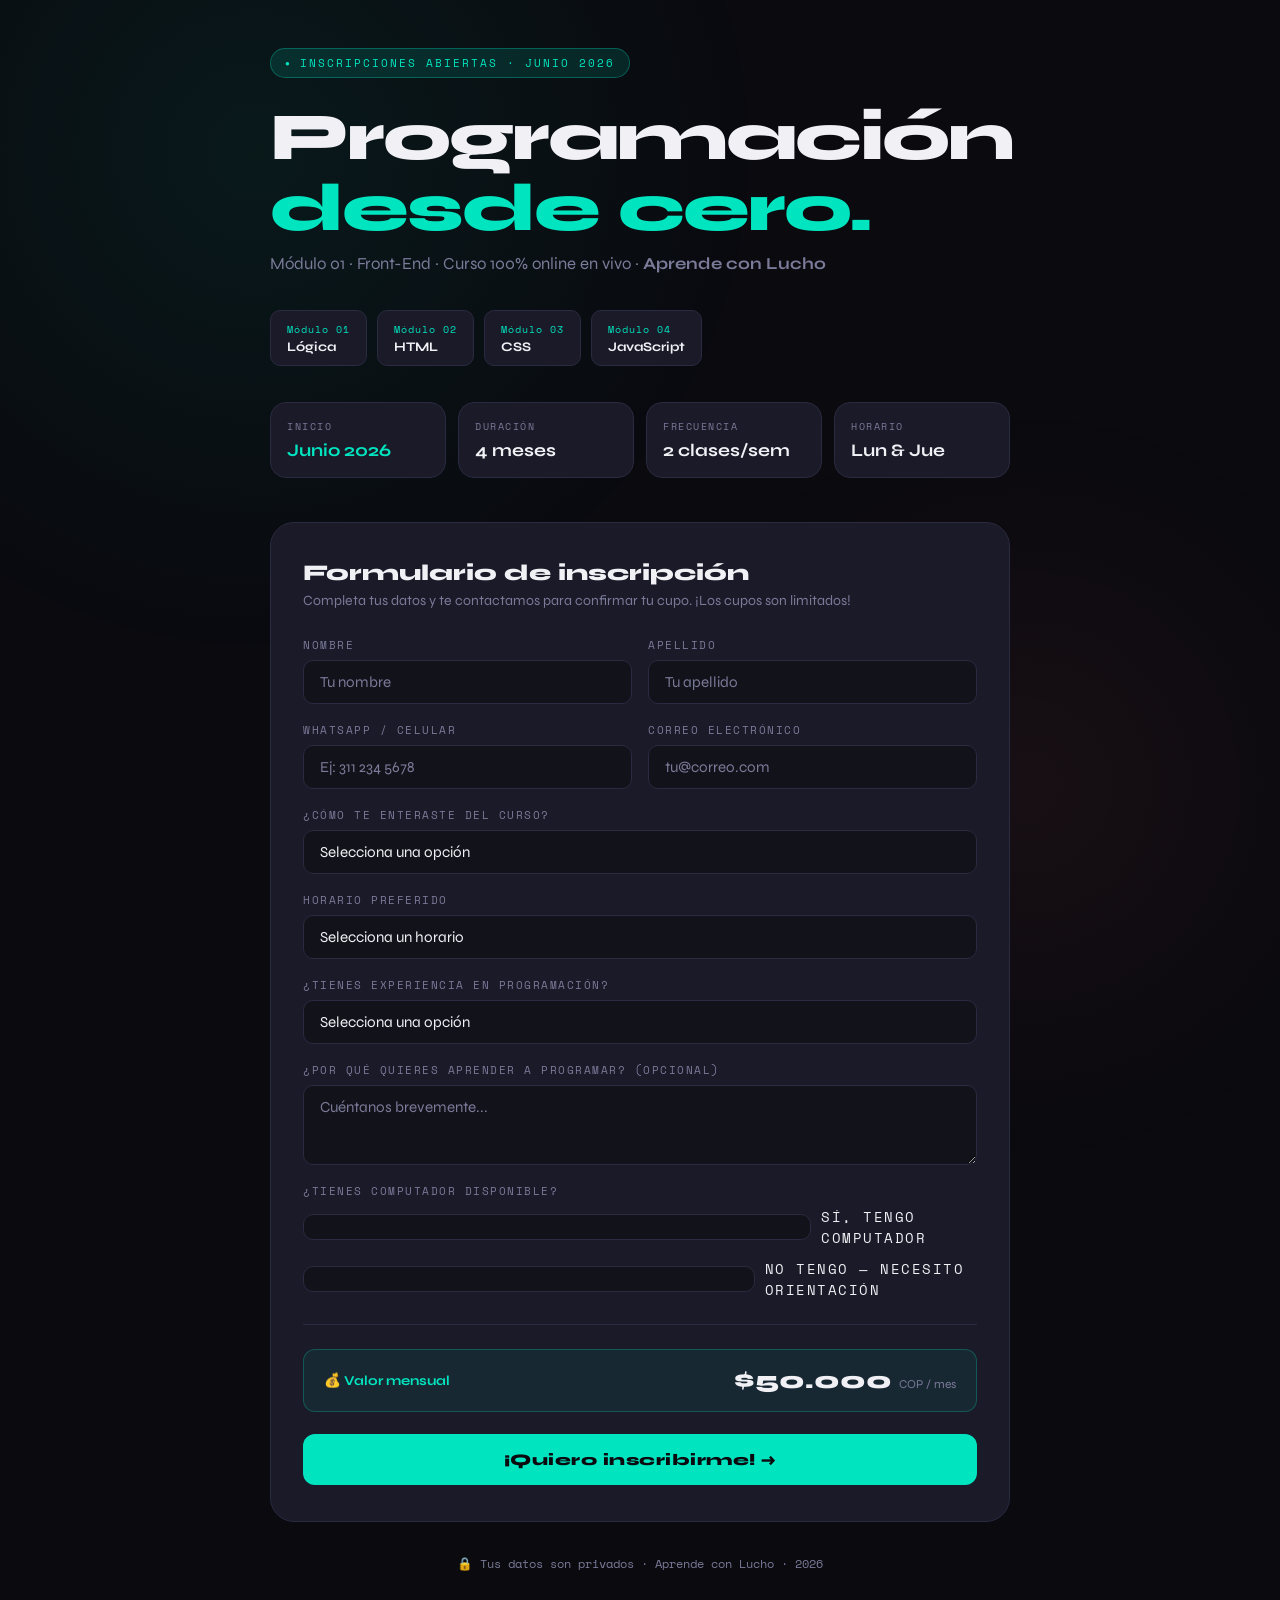
==== inscripcion_aprende_con_lucho.html @ d58a4ab6 "primera version pagina para inscripciones" ====
<!DOCTYPE html>
<html lang="es">
<head>
<meta charset="UTF-8">
<meta name="viewport" content="width=device-width, initial-scale=1.0">
<title>Inscripción – Aprende con Lucho</title>
<link href="https://fonts.googleapis.com/css2?family=Space+Mono:wght@400;700&family=Syne:wght@400;700;800&display=swap" rel="stylesheet">
<style>
  *, *::before, *::after { box-sizing: border-box; margin: 0; padding: 0; }

  :root {
    --bg: #0a0a0f;
    --surface: #12121a;
    --card: #1a1a28;
    --teal: #00e5c0;
    --teal2: #00bfa5;
    --accent: #ff6b6b;
    --text: #f0f0f5;
    --muted: #7a7a99;
    --border: #2a2a40;
    --radius: 16px;
  }

  body {
    background: var(--bg);
    color: var(--text);
    font-family: 'Syne', sans-serif;
    min-height: 100vh;
    overflow-x: hidden;
  }

  /* Fondo animado */
  body::before {
    content: '';
    position: fixed;
    top: -40%;
    left: -20%;
    width: 80vw;
    height: 80vw;
    background: radial-gradient(circle, rgba(0,229,192,0.07) 0%, transparent 70%);
    animation: float 12s ease-in-out infinite alternate;
    pointer-events: none;
    z-index: 0;
  }
  body::after {
    content: '';
    position: fixed;
    bottom: -30%;
    right: -10%;
    width: 60vw;
    height: 60vw;
    background: radial-gradient(circle, rgba(255,107,107,0.06) 0%, transparent 70%);
    animation: float2 15s ease-in-out infinite alternate;
    pointer-events: none;
    z-index: 0;
  }
  @keyframes float { to { transform: translate(4%, 6%) scale(1.05); } }
  @keyframes float2 { to { transform: translate(-5%, -4%) scale(1.08); } }

  .container {
    max-width: 780px;
    margin: 0 auto;
    padding: 48px 20px 80px;
    position: relative;
    z-index: 1;
  }

  /* HEADER */
  .badge {
    display: inline-flex;
    align-items: center;
    gap: 8px;
    background: rgba(0,229,192,0.12);
    border: 1px solid rgba(0,229,192,0.3);
    color: var(--teal);
    font-family: 'Space Mono', monospace;
    font-size: 11px;
    letter-spacing: 2px;
    padding: 6px 14px;
    border-radius: 999px;
    margin-bottom: 24px;
    animation: fadeDown 0.5s ease both;
  }
  .badge::before { content: '●'; font-size: 8px; animation: pulse 1.5s ease infinite; }
  @keyframes pulse { 0%,100%{opacity:1} 50%{opacity:0.3} }

  h1 {
    font-size: clamp(2.4rem, 7vw, 4.2rem);
    font-weight: 800;
    line-height: 1.05;
    letter-spacing: -2px;
    margin-bottom: 10px;
    animation: fadeDown 0.6s ease 0.1s both;
  }
  h1 span { color: var(--teal); }

  .subtitle {
    color: var(--muted);
    font-size: 1.05rem;
    margin-bottom: 36px;
    animation: fadeDown 0.6s ease 0.2s both;
  }

  /* MÓDULOS PILL */
  .modules {
    display: flex;
    flex-wrap: wrap;
    gap: 10px;
    margin-bottom: 36px;
    animation: fadeDown 0.6s ease 0.3s both;
  }
  .mod {
    background: var(--card);
    border: 1px solid var(--border);
    border-radius: 10px;
    padding: 10px 16px;
    font-size: 0.82rem;
    display: flex;
    flex-direction: column;
    gap: 2px;
    transition: border-color 0.2s, transform 0.2s;
  }
  .mod:hover { border-color: var(--teal); transform: translateY(-2px); }
  .mod-label { font-family: 'Space Mono', monospace; font-size: 0.65rem; color: var(--teal); letter-spacing: 1px; }
  .mod-name { font-weight: 700; color: var(--text); }

  /* INFO CARDS */
  .info-grid {
    display: grid;
    grid-template-columns: repeat(auto-fit, minmax(150px, 1fr));
    gap: 12px;
    margin-bottom: 44px;
    animation: fadeDown 0.6s ease 0.35s both;
  }
  .info-card {
    background: var(--card);
    border: 1px solid var(--border);
    border-radius: var(--radius);
    padding: 16px;
  }
  .info-card .ic-label {
    font-family: 'Space Mono', monospace;
    font-size: 0.62rem;
    letter-spacing: 1.5px;
    color: var(--muted);
    text-transform: uppercase;
    margin-bottom: 6px;
  }
  .info-card .ic-value {
    font-size: 1.1rem;
    font-weight: 700;
    color: var(--text);
  }
  .info-card .ic-value.highlight { color: var(--teal); }

  /* FORM */
  .form-card {
    background: var(--card);
    border: 1px solid var(--border);
    border-radius: 24px;
    padding: 36px 32px;
    animation: fadeUp 0.7s ease 0.4s both;
  }
  .form-title {
    font-size: 1.4rem;
    font-weight: 800;
    margin-bottom: 6px;
  }
  .form-desc {
    color: var(--muted);
    font-size: 0.88rem;
    margin-bottom: 28px;
  }

  .form-row {
    display: grid;
    grid-template-columns: 1fr 1fr;
    gap: 16px;
  }
  @media (max-width: 520px) { .form-row { grid-template-columns: 1fr; } }

  .field {
    display: flex;
    flex-direction: column;
    gap: 7px;
    margin-bottom: 18px;
  }
  .field.full { grid-column: 1 / -1; }
  label {
    font-family: 'Space Mono', monospace;
    font-size: 0.68rem;
    letter-spacing: 1.5px;
    color: var(--muted);
    text-transform: uppercase;
  }
  input, select, textarea {
    background: var(--surface);
    border: 1.5px solid var(--border);
    border-radius: 10px;
    color: var(--text);
    font-family: 'Syne', sans-serif;
    font-size: 0.95rem;
    padding: 12px 16px;
    outline: none;
    transition: border-color 0.2s, box-shadow 0.2s;
    width: 100%;
    -webkit-appearance: none;
  }
  input:focus, select:focus, textarea:focus {
    border-color: var(--teal);
    box-shadow: 0 0 0 3px rgba(0,229,192,0.12);
  }
  input::placeholder, textarea::placeholder { color: var(--muted); }
  select option { background: #1a1a28; }
  textarea { resize: vertical; min-height: 80px; }

  .checkbox-group {
    display: flex;
    flex-direction: column;
    gap: 10px;
  }
  .checkbox-row {
    display: flex;
    align-items: center;
    gap: 10px;
    cursor: pointer;
  }
  .checkbox-row input[type=checkbox] {
    width: 18px; height: 18px;
    min-width: 18px;
    accent-color: var(--teal);
    border-radius: 4px;
    cursor: pointer;
  }
  .checkbox-row span {
    font-size: 0.9rem;
    color: var(--text);
    cursor: pointer;
  }

  .divider {
    border: none;
    border-top: 1px solid var(--border);
    margin: 24px 0;
  }

  .precio-box {
    background: rgba(0,229,192,0.07);
    border: 1px solid rgba(0,229,192,0.25);
    border-radius: 12px;
    padding: 16px 20px;
    display: flex;
    justify-content: space-between;
    align-items: center;
    margin-bottom: 22px;
  }
  .precio-label { color: var(--teal); font-size: 0.85rem; font-weight: 700; }
  .precio-value { font-size: 1.5rem; font-weight: 800; color: var(--text); }
  .precio-value span { font-size: 0.75rem; color: var(--muted); font-weight: 400; }

  .btn-submit {
    width: 100%;
    background: var(--teal);
    color: #0a0a0f;
    border: none;
    border-radius: 12px;
    font-family: 'Syne', sans-serif;
    font-size: 1rem;
    font-weight: 800;
    padding: 16px;
    cursor: pointer;
    letter-spacing: 0.5px;
    transition: background 0.2s, transform 0.15s, box-shadow 0.2s;
    position: relative;
    overflow: hidden;
  }
  .btn-submit:hover {
    background: #00f5d4;
    transform: translateY(-2px);
    box-shadow: 0 8px 32px rgba(0,229,192,0.3);
  }
  .btn-submit:active { transform: translateY(0); }
  .btn-submit:disabled { opacity: 0.6; cursor: not-allowed; transform: none; }

  /* SUCCESS */
  .success-screen {
    display: none;
    text-align: center;
    padding: 48px 20px;
  }
  .success-icon {
    font-size: 4rem;
    margin-bottom: 20px;
    animation: pop 0.5s cubic-bezier(0.175,0.885,0.32,1.275) both;
  }
  @keyframes pop { from{transform:scale(0)} to{transform:scale(1)} }
  .success-screen h2 { font-size: 2rem; font-weight: 800; margin-bottom: 10px; }
  .success-screen p { color: var(--muted); font-size: 0.95rem; line-height: 1.6; }
  .success-screen .teal { color: var(--teal); }

  /* ANIMATIONS */
  @keyframes fadeDown {
    from { opacity: 0; transform: translateY(-18px); }
    to   { opacity: 1; transform: translateY(0); }
  }
  @keyframes fadeUp {
    from { opacity: 0; transform: translateY(24px); }
    to   { opacity: 1; transform: translateY(0); }
  }

  /* FOOTER */
  .footer-note {
    text-align: center;
    color: var(--muted);
    font-size: 0.78rem;
    margin-top: 32px;
    font-family: 'Space Mono', monospace;
    animation: fadeUp 0.6s ease 0.6s both;
  }
  .footer-note a { color: var(--teal); text-decoration: none; }
</style>
</head>
<body>
<div class="container">

  <div class="badge">INSCRIPCIONES ABIERTAS · JUNIO 2026</div>

  <h1>Programación<br><span>desde cero.</span></h1>
  <p class="subtitle">Módulo 01 · Front-End · Curso 100% online en vivo · <strong>Aprende con Lucho</strong></p>

  <!-- Módulos -->
  <div class="modules">
    <div class="mod"><span class="mod-label">Módulo 01</span><span class="mod-name">Lógica</span></div>
    <div class="mod"><span class="mod-label">Módulo 02</span><span class="mod-name">HTML</span></div>
    <div class="mod"><span class="mod-label">Módulo 03</span><span class="mod-name">CSS</span></div>
    <div class="mod"><span class="mod-label">Módulo 04</span><span class="mod-name">JavaScript</span></div>
  </div>

  <!-- Info cards -->
  <div class="info-grid">
    <div class="info-card">
      <div class="ic-label">Inicio</div>
      <div class="ic-value highlight">Junio 2026</div>
    </div>
    <div class="info-card">
      <div class="ic-label">Duración</div>
      <div class="ic-value">4 meses</div>
    </div>
    <div class="info-card">
      <div class="ic-label">Frecuencia</div>
      <div class="ic-value">2 clases/sem</div>
    </div>
    <div class="info-card">
      <div class="ic-label">Horario</div>
      <div class="ic-value">Lun & Jue</div>
    </div>
  </div>

  <!-- FORM -->
  <div class="form-card" id="formCard">
    <div class="form-title">Formulario de inscripción</div>
    <p class="form-desc">Completa tus datos y te contactamos para confirmar tu cupo. ¡Los cupos son limitados!</p>

    <div id="formContent">
      <div class="form-row">
        <div class="field">
          <label>Nombre</label>
          <input type="text" id="nombre" placeholder="Tu nombre" required>
        </div>
        <div class="field">
          <label>Apellido</label>
          <input type="text" id="apellido" placeholder="Tu apellido" required>
        </div>
      </div>

      <div class="form-row">
        <div class="field">
          <label>WhatsApp / Celular</label>
          <input type="tel" id="celular" placeholder="Ej: 311 234 5678" required>
        </div>
        <div class="field">
          <label>Correo electrónico</label>
          <input type="email" id="email" placeholder="tu@correo.com" required>
        </div>
      </div>

      <div class="field">
        <label>¿Cómo te enteraste del curso?</label>
        <select id="como">
          <option value="" disabled selected>Selecciona una opción</option>
          <option>Instagram</option>
          <option>WhatsApp / Un conocido</option>
          <option>TikTok</option>
          <option>Facebook</option>
          <option>Otro</option>
        </select>
      </div>

      <div class="field">
        <label>Horario preferido</label>
        <select id="horario">
          <option value="" disabled selected>Selecciona un horario</option>
          <option>Lunes y Jueves · 8:00 – 9:00 pm</option>
          <option>Lunes y Jueves · 9:00 – 10:00 pm</option>
        </select>
      </div>

      <div class="field">
        <label>¿Tienes experiencia en programación?</label>
        <select id="experiencia">
          <option value="" disabled selected>Selecciona una opción</option>
          <option>Ninguna — voy desde cero</option>
          <option>Poquita — algo he visto</option>
          <option>Algo — conozco conceptos básicos</option>
        </select>
      </div>

      <div class="field">
        <label>¿Por qué quieres aprender a programar? (opcional)</label>
        <textarea id="motivo" placeholder="Cuéntanos brevemente..."></textarea>
      </div>

      <div class="field">
        <label>¿Tienes computador disponible?</label>
        <div class="checkbox-group">
          <label class="checkbox-row">
            <input type="radio" name="pc" value="si"> <span>Sí, tengo computador</span>
          </label>
          <label class="checkbox-row">
            <input type="radio" name="pc" value="no"> <span>No tengo — necesito orientación</span>
          </label>
        </div>
      </div>

      <hr class="divider">

      <div class="precio-box">
        <div class="precio-label">💰 Valor mensual</div>
        <div class="precio-value">$50.000 <span>COP / mes</span></div>
      </div>

      <button class="btn-submit" id="btnEnviar" onclick="enviarFormulario()">
        ¡Quiero inscribirme! →
      </button>
    </div>

    <!-- SUCCESS -->
    <div class="success-screen" id="successScreen">
      <div class="success-icon">🎉</div>
      <h2>¡Listo, <span class="teal" id="successNombre"></span>!</h2>
      <p>Tu inscripción fue recibida.<br>
      Te contactaremos pronto por WhatsApp o correo para confirmar tu cupo.<br><br>
      <strong class="teal">¡Bienvenido/a al curso!</strong></p>
    </div>
  </div>

  <p class="footer-note">🔒 Tus datos son privados · Aprende con Lucho · 2026</p>
</div>

<script>
function enviarFormulario() {
  const nombre = document.getElementById('nombre').value.trim();
  const apellido = document.getElementById('apellido').value.trim();
  const celular = document.getElementById('celular').value.trim();
  const email = document.getElementById('email').value.trim();
  const horario = document.getElementById('horario').value;
  const experiencia = document.getElementById('experiencia').value;

  if (!nombre || !apellido || !celular || !email || !horario || !experiencia) {
    // Shake animation on missing fields
    const btn = document.getElementById('btnEnviar');
    btn.style.animation = 'none';
    btn.textContent = '⚠ Completa todos los campos obligatorios';
    setTimeout(() => {
      btn.textContent = '¡Quiero inscribirme! →';
    }, 2500);
    return;
  }

  const emailReg = /^[^\s@]+@[^\s@]+\.[^\s@]+$/;
  if (!emailReg.test(email)) {
    alert('Por favor ingresa un correo válido.');
    return;
  }

  const btn = document.getElementById('btnEnviar');
  btn.disabled = true;
  btn.textContent = 'Enviando...';

  setTimeout(() => {
    document.getElementById('formContent').style.display = 'none';
    const s = document.getElementById('successScreen');
    s.style.display = 'block';
    document.getElementById('successNombre').textContent = nombre;
  }, 800);
}
</script>
</body>
</html>
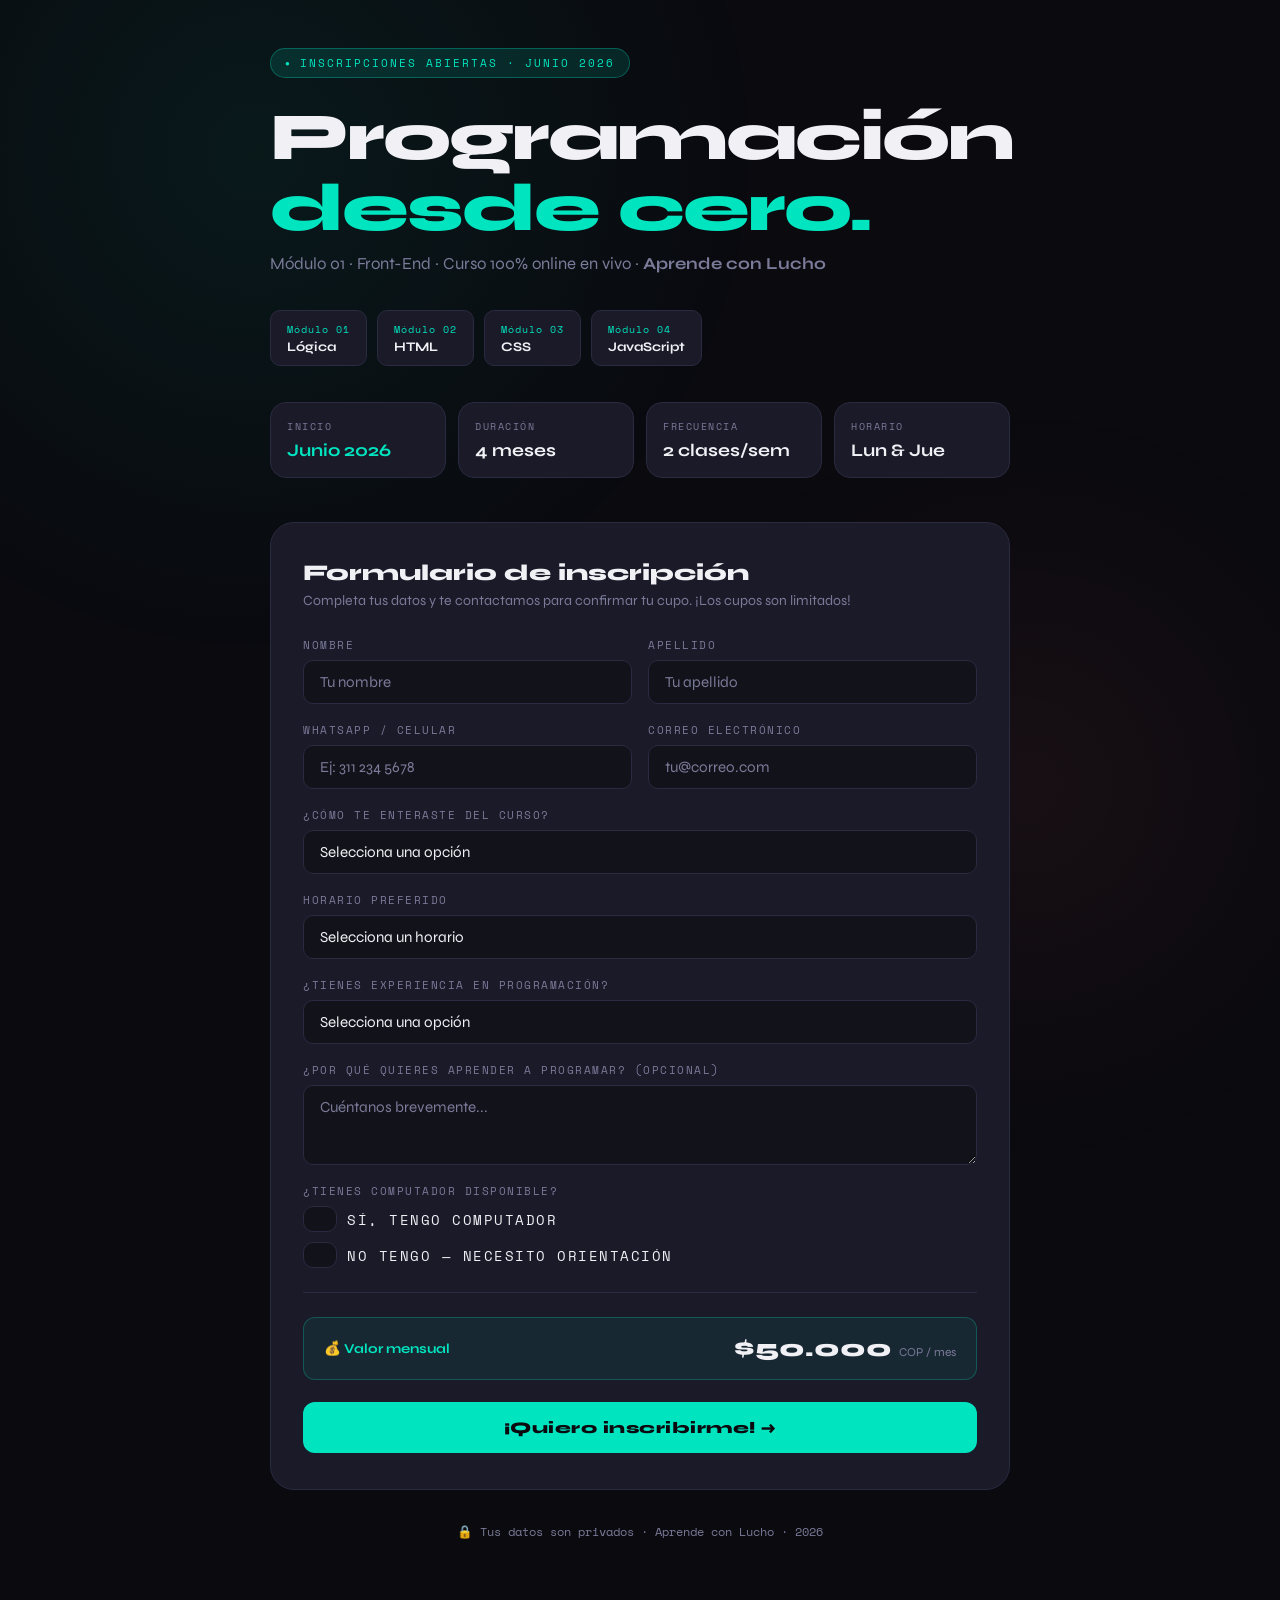
==== commit e0991785: "vercion2" ====
--- a/inscripcion_aprende_con_lucho.html
+++ b/inscripcion_aprende_con_lucho.html
@@ -7,395 +7,120 @@
 <link href="https://fonts.googleapis.com/css2?family=Space+Mono:wght@400;700&family=Syne:wght@400;700;800&display=swap" rel="stylesheet">
 <style>
   *, *::before, *::after { box-sizing: border-box; margin: 0; padding: 0; }
-
   :root {
-    --bg: #0a0a0f;
-    --surface: #12121a;
-    --card: #1a1a28;
-    --teal: #00e5c0;
-    --teal2: #00bfa5;
-    --accent: #ff6b6b;
-    --text: #f0f0f5;
-    --muted: #7a7a99;
-    --border: #2a2a40;
-    --radius: 16px;
+    --bg: #0a0a0f; --surface: #12121a; --card: #1a1a28;
+    --teal: #00e5c0; --teal2: #00bfa5; --accent: #ff6b6b;
+    --text: #f0f0f5; --muted: #7a7a99; --border: #2a2a40; --radius: 16px;
   }
-
-  body {
-    background: var(--bg);
-    color: var(--text);
-    font-family: 'Syne', sans-serif;
-    min-height: 100vh;
-    overflow-x: hidden;
-  }
-
-  /* Fondo animado */
+  body { background: var(--bg); color: var(--text); font-family: 'Syne', sans-serif; min-height: 100vh; overflow-x: hidden; }
   body::before {
-    content: '';
-    position: fixed;
-    top: -40%;
-    left: -20%;
-    width: 80vw;
-    height: 80vw;
+    content: ''; position: fixed; top: -40%; left: -20%; width: 80vw; height: 80vw;
     background: radial-gradient(circle, rgba(0,229,192,0.07) 0%, transparent 70%);
-    animation: float 12s ease-in-out infinite alternate;
-    pointer-events: none;
-    z-index: 0;
+    animation: float 12s ease-in-out infinite alternate; pointer-events: none; z-index: 0;
   }
   body::after {
-    content: '';
-    position: fixed;
-    bottom: -30%;
-    right: -10%;
-    width: 60vw;
-    height: 60vw;
+    content: ''; position: fixed; bottom: -30%; right: -10%; width: 60vw; height: 60vw;
     background: radial-gradient(circle, rgba(255,107,107,0.06) 0%, transparent 70%);
-    animation: float2 15s ease-in-out infinite alternate;
-    pointer-events: none;
-    z-index: 0;
+    animation: float2 15s ease-in-out infinite alternate; pointer-events: none; z-index: 0;
   }
   @keyframes float { to { transform: translate(4%, 6%) scale(1.05); } }
   @keyframes float2 { to { transform: translate(-5%, -4%) scale(1.08); } }
-
-  .container {
-    max-width: 780px;
-    margin: 0 auto;
-    padding: 48px 20px 80px;
-    position: relative;
-    z-index: 1;
-  }
-
-  /* HEADER */
+  .container { max-width: 780px; margin: 0 auto; padding: 48px 20px 80px; position: relative; z-index: 1; }
   .badge {
-    display: inline-flex;
-    align-items: center;
-    gap: 8px;
-    background: rgba(0,229,192,0.12);
-    border: 1px solid rgba(0,229,192,0.3);
-    color: var(--teal);
-    font-family: 'Space Mono', monospace;
-    font-size: 11px;
-    letter-spacing: 2px;
-    padding: 6px 14px;
-    border-radius: 999px;
-    margin-bottom: 24px;
+    display: inline-flex; align-items: center; gap: 8px;
+    background: rgba(0,229,192,0.12); border: 1px solid rgba(0,229,192,0.3);
+    color: var(--teal); font-family: 'Space Mono', monospace; font-size: 11px;
+    letter-spacing: 2px; padding: 6px 14px; border-radius: 999px; margin-bottom: 24px;
     animation: fadeDown 0.5s ease both;
   }
   .badge::before { content: '●'; font-size: 8px; animation: pulse 1.5s ease infinite; }
   @keyframes pulse { 0%,100%{opacity:1} 50%{opacity:0.3} }
-
-  h1 {
-    font-size: clamp(2.4rem, 7vw, 4.2rem);
-    font-weight: 800;
-    line-height: 1.05;
-    letter-spacing: -2px;
-    margin-bottom: 10px;
-    animation: fadeDown 0.6s ease 0.1s both;
-  }
+  h1 { font-size: clamp(2.4rem, 7vw, 4.2rem); font-weight: 800; line-height: 1.05; letter-spacing: -2px; margin-bottom: 10px; animation: fadeDown 0.6s ease 0.1s both; }
   h1 span { color: var(--teal); }
-
-  .subtitle {
-    color: var(--muted);
-    font-size: 1.05rem;
-    margin-bottom: 36px;
-    animation: fadeDown 0.6s ease 0.2s both;
-  }
-
-  /* MÓDULOS PILL */
-  .modules {
-    display: flex;
-    flex-wrap: wrap;
-    gap: 10px;
-    margin-bottom: 36px;
-    animation: fadeDown 0.6s ease 0.3s both;
-  }
-  .mod {
-    background: var(--card);
-    border: 1px solid var(--border);
-    border-radius: 10px;
-    padding: 10px 16px;
-    font-size: 0.82rem;
-    display: flex;
-    flex-direction: column;
-    gap: 2px;
-    transition: border-color 0.2s, transform 0.2s;
-  }
+  .subtitle { color: var(--muted); font-size: 1.05rem; margin-bottom: 36px; animation: fadeDown 0.6s ease 0.2s both; }
+  .modules { display: flex; flex-wrap: wrap; gap: 10px; margin-bottom: 36px; animation: fadeDown 0.6s ease 0.3s both; }
+  .mod { background: var(--card); border: 1px solid var(--border); border-radius: 10px; padding: 10px 16px; font-size: 0.82rem; display: flex; flex-direction: column; gap: 2px; transition: border-color 0.2s, transform 0.2s; }
   .mod:hover { border-color: var(--teal); transform: translateY(-2px); }
   .mod-label { font-family: 'Space Mono', monospace; font-size: 0.65rem; color: var(--teal); letter-spacing: 1px; }
   .mod-name { font-weight: 700; color: var(--text); }
-
-  /* INFO CARDS */
-  .info-grid {
-    display: grid;
-    grid-template-columns: repeat(auto-fit, minmax(150px, 1fr));
-    gap: 12px;
-    margin-bottom: 44px;
-    animation: fadeDown 0.6s ease 0.35s both;
-  }
-  .info-card {
-    background: var(--card);
-    border: 1px solid var(--border);
-    border-radius: var(--radius);
-    padding: 16px;
-  }
-  .info-card .ic-label {
-    font-family: 'Space Mono', monospace;
-    font-size: 0.62rem;
-    letter-spacing: 1.5px;
-    color: var(--muted);
-    text-transform: uppercase;
-    margin-bottom: 6px;
-  }
-  .info-card .ic-value {
-    font-size: 1.1rem;
-    font-weight: 700;
-    color: var(--text);
-  }
+  .info-grid { display: grid; grid-template-columns: repeat(auto-fit, minmax(150px, 1fr)); gap: 12px; margin-bottom: 44px; animation: fadeDown 0.6s ease 0.35s both; }
+  .info-card { background: var(--card); border: 1px solid var(--border); border-radius: var(--radius); padding: 16px; }
+  .info-card .ic-label { font-family: 'Space Mono', monospace; font-size: 0.62rem; letter-spacing: 1.5px; color: var(--muted); text-transform: uppercase; margin-bottom: 6px; }
+  .info-card .ic-value { font-size: 1.1rem; font-weight: 700; color: var(--text); }
   .info-card .ic-value.highlight { color: var(--teal); }
-
-  /* FORM */
-  .form-card {
-    background: var(--card);
-    border: 1px solid var(--border);
-    border-radius: 24px;
-    padding: 36px 32px;
-    animation: fadeUp 0.7s ease 0.4s both;
-  }
-  .form-title {
-    font-size: 1.4rem;
-    font-weight: 800;
-    margin-bottom: 6px;
-  }
-  .form-desc {
-    color: var(--muted);
-    font-size: 0.88rem;
-    margin-bottom: 28px;
-  }
-
-  .form-row {
-    display: grid;
-    grid-template-columns: 1fr 1fr;
-    gap: 16px;
-  }
+  .form-card { background: var(--card); border: 1px solid var(--border); border-radius: 24px; padding: 36px 32px; animation: fadeUp 0.7s ease 0.4s both; }
+  .form-title { font-size: 1.4rem; font-weight: 800; margin-bottom: 6px; }
+  .form-desc { color: var(--muted); font-size: 0.88rem; margin-bottom: 28px; }
+  .form-row { display: grid; grid-template-columns: 1fr 1fr; gap: 16px; }
   @media (max-width: 520px) { .form-row { grid-template-columns: 1fr; } }
-
-  .field {
-    display: flex;
-    flex-direction: column;
-    gap: 7px;
-    margin-bottom: 18px;
-  }
-  .field.full { grid-column: 1 / -1; }
-  label {
-    font-family: 'Space Mono', monospace;
-    font-size: 0.68rem;
-    letter-spacing: 1.5px;
-    color: var(--muted);
-    text-transform: uppercase;
-  }
-  input, select, textarea {
-    background: var(--surface);
-    border: 1.5px solid var(--border);
-    border-radius: 10px;
-    color: var(--text);
-    font-family: 'Syne', sans-serif;
-    font-size: 0.95rem;
-    padding: 12px 16px;
-    outline: none;
-    transition: border-color 0.2s, box-shadow 0.2s;
-    width: 100%;
-    -webkit-appearance: none;
-  }
-  input:focus, select:focus, textarea:focus {
-    border-color: var(--teal);
-    box-shadow: 0 0 0 3px rgba(0,229,192,0.12);
-  }
+  .field { display: flex; flex-direction: column; gap: 7px; margin-bottom: 18px; }
+  label { font-family: 'Space Mono', monospace; font-size: 0.68rem; letter-spacing: 1.5px; color: var(--muted); text-transform: uppercase; }
+  input, select, textarea { background: var(--surface); border: 1.5px solid var(--border); border-radius: 10px; color: var(--text); font-family: 'Syne', sans-serif; font-size: 0.95rem; padding: 12px 16px; outline: none; transition: border-color 0.2s, box-shadow 0.2s; width: 100%; -webkit-appearance: none; }
+  input:focus, select:focus, textarea:focus { border-color: var(--teal); box-shadow: 0 0 0 3px rgba(0,229,192,0.12); }
   input::placeholder, textarea::placeholder { color: var(--muted); }
   select option { background: #1a1a28; }
   textarea { resize: vertical; min-height: 80px; }
-
-  .checkbox-group {
-    display: flex;
-    flex-direction: column;
-    gap: 10px;
-  }
-  .checkbox-row {
-    display: flex;
-    align-items: center;
-    gap: 10px;
-    cursor: pointer;
-  }
-  .checkbox-row input[type=checkbox] {
-    width: 18px; height: 18px;
-    min-width: 18px;
-    accent-color: var(--teal);
-    border-radius: 4px;
-    cursor: pointer;
-  }
-  .checkbox-row span {
-    font-size: 0.9rem;
-    color: var(--text);
-    cursor: pointer;
-  }
-
-  .divider {
-    border: none;
-    border-top: 1px solid var(--border);
-    margin: 24px 0;
-  }
-
-  .precio-box {
-    background: rgba(0,229,192,0.07);
-    border: 1px solid rgba(0,229,192,0.25);
-    border-radius: 12px;
-    padding: 16px 20px;
-    display: flex;
-    justify-content: space-between;
-    align-items: center;
-    margin-bottom: 22px;
-  }
+  .checkbox-group { display: flex; flex-direction: column; gap: 10px; }
+  .checkbox-row { display: flex; align-items: center; gap: 10px; cursor: pointer; }
+  .checkbox-row input[type=radio] { width: 18px; height: 18px; min-width: 18px; accent-color: var(--teal); cursor: pointer; }
+  .checkbox-row span { font-size: 0.9rem; color: var(--text); cursor: pointer; }
+  .divider { border: none; border-top: 1px solid var(--border); margin: 24px 0; }
+  .precio-box { background: rgba(0,229,192,0.07); border: 1px solid rgba(0,229,192,0.25); border-radius: 12px; padding: 16px 20px; display: flex; justify-content: space-between; align-items: center; margin-bottom: 22px; }
   .precio-label { color: var(--teal); font-size: 0.85rem; font-weight: 700; }
   .precio-value { font-size: 1.5rem; font-weight: 800; color: var(--text); }
   .precio-value span { font-size: 0.75rem; color: var(--muted); font-weight: 400; }
-
-  .btn-submit {
-    width: 100%;
-    background: var(--teal);
-    color: #0a0a0f;
-    border: none;
-    border-radius: 12px;
-    font-family: 'Syne', sans-serif;
-    font-size: 1rem;
-    font-weight: 800;
-    padding: 16px;
-    cursor: pointer;
-    letter-spacing: 0.5px;
-    transition: background 0.2s, transform 0.15s, box-shadow 0.2s;
-    position: relative;
-    overflow: hidden;
-  }
-  .btn-submit:hover {
-    background: #00f5d4;
-    transform: translateY(-2px);
-    box-shadow: 0 8px 32px rgba(0,229,192,0.3);
-  }
+  .btn-submit { width: 100%; background: var(--teal); color: #0a0a0f; border: none; border-radius: 12px; font-family: 'Syne', sans-serif; font-size: 1rem; font-weight: 800; padding: 16px; cursor: pointer; letter-spacing: 0.5px; transition: background 0.2s, transform 0.15s, box-shadow 0.2s; }
+  .btn-submit:hover { background: #00f5d4; transform: translateY(-2px); box-shadow: 0 8px 32px rgba(0,229,192,0.3); }
   .btn-submit:active { transform: translateY(0); }
   .btn-submit:disabled { opacity: 0.6; cursor: not-allowed; transform: none; }
-
-  /* SUCCESS */
-  .success-screen {
-    display: none;
-    text-align: center;
-    padding: 48px 20px;
-  }
-  .success-icon {
-    font-size: 4rem;
-    margin-bottom: 20px;
-    animation: pop 0.5s cubic-bezier(0.175,0.885,0.32,1.275) both;
-  }
+  .success-screen { display: none; text-align: center; padding: 48px 20px; }
+  .success-icon { font-size: 4rem; margin-bottom: 20px; animation: pop 0.5s cubic-bezier(0.175,0.885,0.32,1.275) both; }
   @keyframes pop { from{transform:scale(0)} to{transform:scale(1)} }
   .success-screen h2 { font-size: 2rem; font-weight: 800; margin-bottom: 10px; }
   .success-screen p { color: var(--muted); font-size: 0.95rem; line-height: 1.6; }
   .success-screen .teal { color: var(--teal); }
-
-  /* ANIMATIONS */
-  @keyframes fadeDown {
-    from { opacity: 0; transform: translateY(-18px); }
-    to   { opacity: 1; transform: translateY(0); }
-  }
-  @keyframes fadeUp {
-    from { opacity: 0; transform: translateY(24px); }
-    to   { opacity: 1; transform: translateY(0); }
-  }
-
-  /* FOOTER */
-  .footer-note {
-    text-align: center;
-    color: var(--muted);
-    font-size: 0.78rem;
-    margin-top: 32px;
-    font-family: 'Space Mono', monospace;
-    animation: fadeUp 0.6s ease 0.6s both;
-  }
-  .footer-note a { color: var(--teal); text-decoration: none; }
+  @keyframes fadeDown { from { opacity: 0; transform: translateY(-18px); } to { opacity: 1; transform: translateY(0); } }
+  @keyframes fadeUp { from { opacity: 0; transform: translateY(24px); } to { opacity: 1; transform: translateY(0); } }
+  .footer-note { text-align: center; color: var(--muted); font-size: 0.78rem; margin-top: 32px; font-family: 'Space Mono', monospace; animation: fadeUp 0.6s ease 0.6s both; }
 </style>
 </head>
 <body>
 <div class="container">
-
   <div class="badge">INSCRIPCIONES ABIERTAS · JUNIO 2026</div>
-
   <h1>Programación<br><span>desde cero.</span></h1>
   <p class="subtitle">Módulo 01 · Front-End · Curso 100% online en vivo · <strong>Aprende con Lucho</strong></p>
-
-  <!-- Módulos -->
   <div class="modules">
     <div class="mod"><span class="mod-label">Módulo 01</span><span class="mod-name">Lógica</span></div>
     <div class="mod"><span class="mod-label">Módulo 02</span><span class="mod-name">HTML</span></div>
     <div class="mod"><span class="mod-label">Módulo 03</span><span class="mod-name">CSS</span></div>
     <div class="mod"><span class="mod-label">Módulo 04</span><span class="mod-name">JavaScript</span></div>
   </div>
-
-  <!-- Info cards -->
   <div class="info-grid">
-    <div class="info-card">
-      <div class="ic-label">Inicio</div>
-      <div class="ic-value highlight">Junio 2026</div>
-    </div>
-    <div class="info-card">
-      <div class="ic-label">Duración</div>
-      <div class="ic-value">4 meses</div>
-    </div>
-    <div class="info-card">
-      <div class="ic-label">Frecuencia</div>
-      <div class="ic-value">2 clases/sem</div>
-    </div>
-    <div class="info-card">
-      <div class="ic-label">Horario</div>
-      <div class="ic-value">Lun & Jue</div>
-    </div>
+    <div class="info-card"><div class="ic-label">Inicio</div><div class="ic-value highlight">Junio 2026</div></div>
+    <div class="info-card"><div class="ic-label">Duración</div><div class="ic-value">4 meses</div></div>
+    <div class="info-card"><div class="ic-label">Frecuencia</div><div class="ic-value">2 clases/sem</div></div>
+    <div class="info-card"><div class="ic-label">Horario</div><div class="ic-value">Lun & Jue</div></div>
   </div>
-
-  <!-- FORM -->
   <div class="form-card" id="formCard">
     <div class="form-title">Formulario de inscripción</div>
     <p class="form-desc">Completa tus datos y te contactamos para confirmar tu cupo. ¡Los cupos son limitados!</p>
-
     <div id="formContent">
       <div class="form-row">
-        <div class="field">
-          <label>Nombre</label>
-          <input type="text" id="nombre" placeholder="Tu nombre" required>
-        </div>
-        <div class="field">
-          <label>Apellido</label>
-          <input type="text" id="apellido" placeholder="Tu apellido" required>
-        </div>
+        <div class="field"><label>Nombre</label><input type="text" id="nombre" placeholder="Tu nombre" required></div>
+        <div class="field"><label>Apellido</label><input type="text" id="apellido" placeholder="Tu apellido" required></div>
       </div>
-
       <div class="form-row">
-        <div class="field">
-          <label>WhatsApp / Celular</label>
-          <input type="tel" id="celular" placeholder="Ej: 311 234 5678" required>
-        </div>
-        <div class="field">
-          <label>Correo electrónico</label>
-          <input type="email" id="email" placeholder="tu@correo.com" required>
-        </div>
+        <div class="field"><label>WhatsApp / Celular</label><input type="tel" id="celular" placeholder="Ej: 311 234 5678" required></div>
+        <div class="field"><label>Correo electrónico</label><input type="email" id="email" placeholder="tu@correo.com" required></div>
       </div>
-
       <div class="field">
         <label>¿Cómo te enteraste del curso?</label>
         <select id="como">
           <option value="" disabled selected>Selecciona una opción</option>
-          <option>Instagram</option>
-          <option>WhatsApp / Un conocido</option>
-          <option>TikTok</option>
-          <option>Facebook</option>
-          <option>Otro</option>
+          <option>Instagram</option><option>WhatsApp / Un conocido</option>
+          <option>TikTok</option><option>Facebook</option><option>Otro</option>
         </select>
       </div>
-
       <div class="field">
         <label>Horario preferido</label>
         <select id="horario">
@@ -404,7 +129,6 @@
           <option>Lunes y Jueves · 9:00 – 10:00 pm</option>
         </select>
       </div>
-
       <div class="field">
         <label>¿Tienes experiencia en programación?</label>
         <select id="experiencia">
@@ -414,49 +138,32 @@
           <option>Algo — conozco conceptos básicos</option>
         </select>
       </div>
-
       <div class="field">
         <label>¿Por qué quieres aprender a programar? (opcional)</label>
         <textarea id="motivo" placeholder="Cuéntanos brevemente..."></textarea>
       </div>
-
       <div class="field">
         <label>¿Tienes computador disponible?</label>
         <div class="checkbox-group">
-          <label class="checkbox-row">
-            <input type="radio" name="pc" value="si"> <span>Sí, tengo computador</span>
-          </label>
-          <label class="checkbox-row">
-            <input type="radio" name="pc" value="no"> <span>No tengo — necesito orientación</span>
-          </label>
+          <label class="checkbox-row"><input type="radio" name="pc" value="si"> <span>Sí, tengo computador</span></label>
+          <label class="checkbox-row"><input type="radio" name="pc" value="no"> <span>No tengo — necesito orientación</span></label>
         </div>
       </div>
-
       <hr class="divider">
-
       <div class="precio-box">
         <div class="precio-label">💰 Valor mensual</div>
         <div class="precio-value">$50.000 <span>COP / mes</span></div>
       </div>
-
-      <button class="btn-submit" id="btnEnviar" onclick="enviarFormulario()">
-        ¡Quiero inscribirme! →
-      </button>
+      <button class="btn-submit" id="btnEnviar" onclick="enviarFormulario()">¡Quiero inscribirme! →</button>
     </div>
-
-    <!-- SUCCESS -->
     <div class="success-screen" id="successScreen">
       <div class="success-icon">🎉</div>
       <h2>¡Listo, <span class="teal" id="successNombre"></span>!</h2>
-      <p>Tu inscripción fue recibida.<br>
-      Te contactaremos pronto por WhatsApp o correo para confirmar tu cupo.<br><br>
-      <strong class="teal">¡Bienvenido/a al curso!</strong></p>
+      <p>Tu inscripción fue recibida.<br>Te contactaremos pronto por WhatsApp o correo para confirmar tu cupo.<br><br><strong class="teal">¡Bienvenido/a al curso!</strong></p>
     </div>
   </div>
-
   <p class="footer-note">🔒 Tus datos son privados · Aprende con Lucho · 2026</p>
 </div>
-
 <script>
 function enviarFormulario() {
   const nombre = document.getElementById('nombre').value.trim();
@@ -465,32 +172,19 @@
   const email = document.getElementById('email').value.trim();
   const horario = document.getElementById('horario').value;
   const experiencia = document.getElementById('experiencia').value;
-
   if (!nombre || !apellido || !celular || !email || !horario || !experiencia) {
-    // Shake animation on missing fields
     const btn = document.getElementById('btnEnviar');
-    btn.style.animation = 'none';
     btn.textContent = '⚠ Completa todos los campos obligatorios';
-    setTimeout(() => {
-      btn.textContent = '¡Quiero inscribirme! →';
-    }, 2500);
+    setTimeout(() => { btn.textContent = '¡Quiero inscribirme! →'; }, 2500);
     return;
   }
-
   const emailReg = /^[^\s@]+@[^\s@]+\.[^\s@]+$/;
-  if (!emailReg.test(email)) {
-    alert('Por favor ingresa un correo válido.');
-    return;
-  }
-
+  if (!emailReg.test(email)) { alert('Por favor ingresa un correo válido.'); return; }
   const btn = document.getElementById('btnEnviar');
-  btn.disabled = true;
-  btn.textContent = 'Enviando...';
-
+  btn.disabled = true; btn.textContent = 'Enviando...';
   setTimeout(() => {
     document.getElementById('formContent').style.display = 'none';
-    const s = document.getElementById('successScreen');
-    s.style.display = 'block';
+    document.getElementById('successScreen').style.display = 'block';
     document.getElementById('successNombre').textContent = nombre;
   }, 800);
 }
